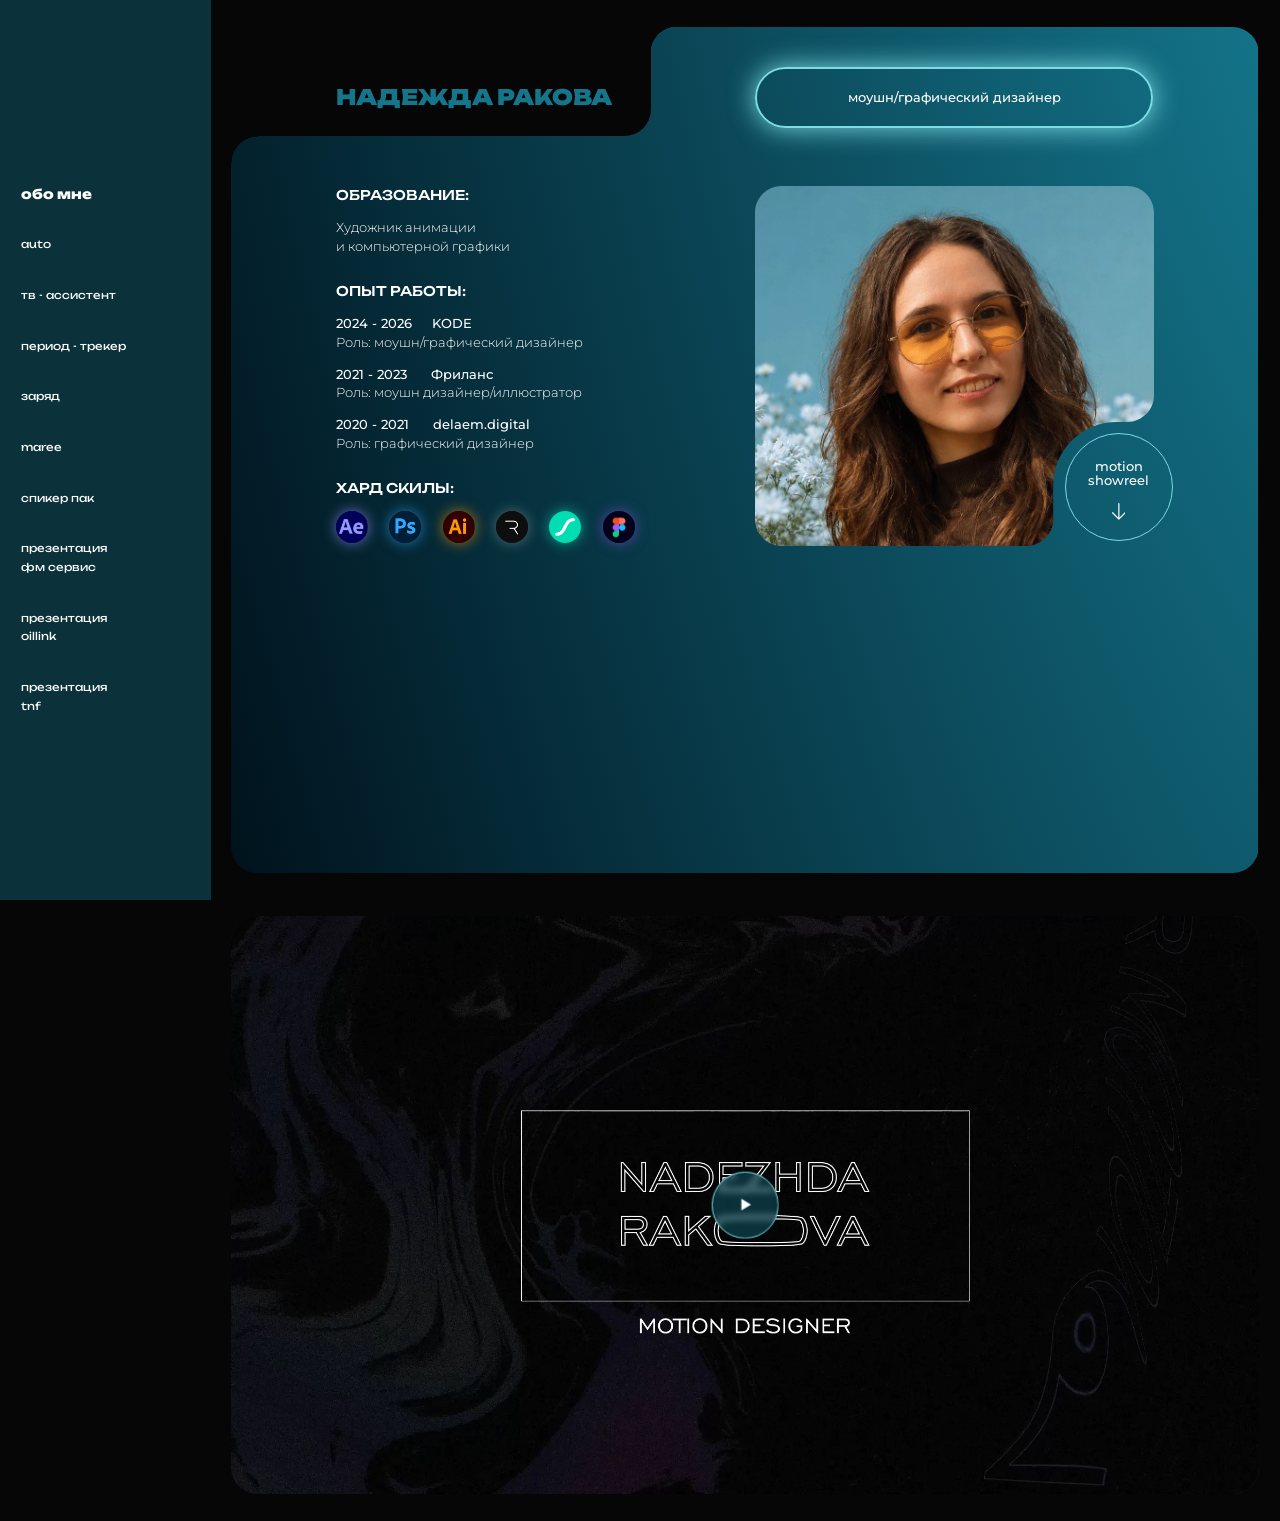
==== index.html @ a8601fc8 "Deploy 2026-11-14 19:59" ====
<!DOCTYPE html><html lang="ru"><head><meta charset="UTF-8"><meta name="viewport" content="width=device-width, initial-scale=1"><title>Надежда Ракова — моушн/графический дизайнер</title><meta name="description" content="Портфолио Надежды Раковой: моушн-дизайн, графический дизайн, коммуникационный дизайн и дизайн презентаций."><link rel="icon" href="/favicon.svg" type="image/svg+xml"><link rel="icon" href="/favicon.png" sizes="180x180" type="image/png"><link rel="apple-touch-icon" href="/favicon.png"><link rel="preconnect" href="https://fonts.googleapis.com"><link rel="preconnect" href="https://fonts.gstatic.com" crossorigin><link href="https://fonts.googleapis.com/css2?family=Montserrat:wght@300;500;600&family=Unbounded:wght@400;500;800;900&display=swap" rel="stylesheet"><link rel="stylesheet" href="/styles.css?v=mwgj7mrg"><script defer src="/script.js?v=mwgj7mrg"></script><script type="module" src="/_astro/page.CQWjsXKf.js"></script></head><body><a class="skip-link" href="#main">Перейти к содержанию</a><aside class="sidebar"><span class="sidebar__logo" aria-hidden="true"><svg class="logo-mark" viewBox="0 0 58 58" width="58" height="58" fill="none" aria-hidden="true" focusable="false"><path fill="currentColor" d="M15.92 17H24.176V41H15.92V17ZM34.416 17H42.672V41H34.416V17ZM20.592 25.096H37.648V32.392H20.592V25.096Z"></path><rect x="2.5" y="2.5" width="53" height="53" rx="7.5" stroke="currentColor" stroke-width="5"></rect></svg></span><button class="sidebar__toggle" type="button" aria-expanded="false" aria-controls="nav" aria-label="Меню"><span></span><span></span><span></span></button><nav class="nav" id="nav" aria-label="Разделы портфолио"><a class="nav__item is-active" href="/" aria-current="page">обо мне</a><a class="nav__item" href="/auto">auto</a><a class="nav__item" href="/tv-assistant">тв - ассистент</a><a class="nav__item" href="/period-tracker">период - трекер</a><a class="nav__item" href="/zaryad">заряд</a><a class="nav__item" href="/maree">maree</a><a class="nav__item" href="/speaker-pack">спикер пак</a><a class="nav__item" href="/fm-service">презентация
фм сервис</a><a class="nav__item" href="/oillink">презентация
oillink</a><a class="nav__item" href="/tnf">презентация
tnf</a></nav></aside><main class="page" id="main"><section class="section"><div class="stage stage--teal"><div class="stage__notch" aria-hidden="true"></div><div class="stage__content"><header class="stage__head"><h1 class="stage__title">Надежда Ракова</h1><p class="badge">моушн/графический дизайнер</p></header><div class="stage__body"><div class="col-text" style="--col-w:5.97rem"><div class="block" style="--block-w:2.85rem"><h2 class="label">Образование:</h2><p>Художник анимации<br>и компьютерной графики</p></div><div class="block" style="--block-w:4.09rem"><h2 class="label">Опыт работы:</h2><p><span class="strong">2024 - 2026 &nbsp;&nbsp;&nbsp;&nbsp;KODE</span><br>Роль: моушн/графический дизайнер</p><p><span class="strong">2021 - 2023 &nbsp;&nbsp;&nbsp;&nbsp;&nbsp;Фриланс</span><br>Роль: моушн дизайнер/иллюстратор</p><p><span class="strong">2020 - 2021 &nbsp;&nbsp;&nbsp;&nbsp;&nbsp;delaem.digital</span><br>Роль: графический дизайнер</p></div><div class="block"><h2 class="label">Хард скилы:</h2><ul class="skills"><li class="skill" style="--glow:rgba(153, 153, 255, 0.65)"><img class="skill__leaf skill__leaf--ae" src="/assets/about/skill-1-ae.png" alt="Adobe After Effects"></li><li class="skill" style="--glow:rgba(49, 168, 255, 0.65)"><img class="skill__leaf skill__leaf--sq" src="/assets/about/skill-2-ps.png" alt="Adobe Photoshop"></li><li class="skill" style="--glow:rgba(255, 154, 0, 0.65)"><img class="skill__leaf skill__leaf--sq" src="/assets/about/skill-3-ai.png" alt="Adobe Illustrator"></li><li class="skill" style="--glow:rgba(255, 255, 255, 0.3)"><span class="skill__leaf skill__leaf--big"><img class="skill__inner skill__inner--rive" src="/assets/about/skill-4-rive.png" alt="Rive"></span></li><li class="skill" style="--glow:rgba(0, 221, 179, 0.65)"><img class="skill__leaf" src="/assets/about/skill-5-lottie.png" alt="LottieFiles"></li><li class="skill" style="--glow:rgba(162, 89, 255, 0.5)"><span class="skill__leaf skill__leaf--big"><img class="skill__inner skill__inner--figma" src="/assets/about/skill-6-figma.png" alt="Figma"></span></li></ul></div></div><div class="col-visual" style="--col-w:7.55rem"><div class="photo"><div class="photo__frame"><img class="photo__img" src="/assets/about/photo.webp" alt="Портрет Надежды Раковой"></div><a class="photo__hint" href="#showreel"><span class="photo__hint-text">motion showreel</span><svg class="photo__hint-arrow" viewBox="0 0 23 28" fill="none" aria-hidden="true" focusable="false"><path d="M11.5 1V27M1 16.3636L11.5 27L22 16.3636" stroke="currentColor" stroke-width="2" stroke-linecap="round" stroke-linejoin="round"></path></svg></a></div></div></div></div></div><div class="row row--inset" id="showreel"><figure class="media media--embed media--panel" style="--media-w:15.41rem;--media-h:8.67rem" data-embed="https://rutube.ru/play/embed/843a018d43f7c384575f3ab04be891a2/?p=-4OaKTd-lulOLObhoPa27g" data-embed-title="шоурил Надежды Раковой"><button class="embed__cover" type="button" aria-label="Смотреть: шоурил Надежды Раковой"><img src="/assets/about/showreel.webp" alt=""><span class="embed__play" aria-hidden="true"><svg viewBox="0 0 24 24" focusable="false"><path d="M9 6.5v11l9-5.5z"></path></svg></span></button></figure></div></section></main></body></html>
---- styles.css ----
/* =========================================================================
   Портфолио — Надежда Ракова
   Макет: Figma «portfolio» / секция 1920 (node 339-138)

   Единица масштаба: 1rem = 100px при ширине окна 1920px.
   Все размеры из макета переводятся как px / 100 (472px -> 4.72rem),
   поэтому вся страница пропорционально масштабируется под ширину экрана.
   Точное значение выставляет script.js (по clientWidth, без скроллбара),
   значение ниже — запасное на случай отключённого JS.
   ========================================================================= */

:root {
  /* токены Figma */
  --text: #ffffff;
  --text-muted: rgba(255, 255, 255, 0.4);
  --accent: #14758b;              /* заголовки разделов */
  --accent-light: #7bdce4;        /* обводка и свечение бейджа */
  --sidebar-bg: rgba(20, 117, 139, 0.4);
  --bg: #060606;                  /* подложка страницы и вырез под заголовок */
  --radius-sm: 0.2rem;            /* 20px — мелкое скругление (skip-link) */
  --radius: 0.4rem;               /* 40px — скругление карточек и сцены */

  --stage-fill: url("assets/stage-dark.svg");
}

html {
  font-size: calc(100vw / 19.2);
  box-sizing: border-box;
  scroll-behavior: smooth;
}
*, *::before, *::after { box-sizing: inherit; }

body {
  margin: 0;
  background: var(--bg);
  color: var(--text);
  font-family: "Montserrat", "Segoe UI", Arial, sans-serif;
  font-weight: 300;
  font-size: 0.2rem;
  line-height: 0.28rem;
  -webkit-font-smoothing: antialiased;
  overflow-x: hidden;
}

img { display: block; max-width: 100%; }
p { margin: 0; }
h1, h2, h3 { margin: 0; font-weight: inherit; }
ul { margin: 0; padding: 0; list-style: none; }

a { color: inherit; text-decoration: none; }

/* Тап по интерактивным элементам не подсвечивается системным синим
   прямоугольником (Android, iOS). Обводки :focus-visible это не касается —
   она остаётся для клавиатуры. Полоски бургера заодно не выделяются
   как текст при долгом нажатии. */
.sidebar__toggle,
.nav__item {
  -webkit-tap-highlight-color: transparent;
}

.sidebar__toggle {
  -webkit-user-select: none;
  user-select: none;
}

.skip-link {
  position: absolute;
  left: -9999px;
  top: 0;
  z-index: 100;
  padding: 0.12rem 0.2rem;
  background: var(--accent);
  border-radius: 0 0 var(--radius-sm) 0;
}
.skip-link:focus { left: 0; }

/* ============================== Сайдбар ============================== */

.sidebar {
  position: fixed;
  left: 0;
  top: 0;
  z-index: 20;
  width: 3.16rem;
  height: 100vh;
  padding: 0 0.32rem;
  display: flex;
  flex-direction: column;
  justify-content: center;
  background: var(--sidebar-bg);
  -webkit-backdrop-filter: blur(0.2rem);
  backdrop-filter: blur(0.2rem);
}

.sidebar__toggle { display: none; }

/* Знак показывается только в мобильной шапке: на широком экране сайдбар и так
   подписан полными названиями разделов, и знак там лишний. Стили — в блоке
   адаптива ниже. */
.sidebar__logo { display: none; }

.nav {
  display: flex;
  flex-direction: column;
  /* Sidebar / 1920 (391:89): 48 — с десятью пунктами прежние 64 не влезали по высоте */
  gap: 0.48rem;
  align-items: flex-start;
}

/* Nav item / 1920 (Figma 391:80). Состояния из компонента:
   Default — Unbounded Regular 16/28, белый
   Hover   — Unbounded Medium 16/28, белый
   Active  — Unbounded ExtraBold 20/28, белый
   Disabled — Unbounded Regular 16/28, rgba(255,255,255,0.4) */
.nav__item {
  font-family: "Unbounded", "Segoe UI", Arial, sans-serif;
  font-weight: 400;
  font-size: 0.16rem;
  line-height: 0.28rem;
  color: var(--text);
  /* pre-line — чтобы работал перенос из подписи («презентация
oillink»),
     как в макете; сами строки не переносятся, пункты короткие */
  white-space: pre-line;
  transition: font-weight 0.2s ease;
}

.nav__item:hover,
.nav__item:focus-visible { font-weight: 500; }

/* Варианта Focused в компоненте нет — рамка добавлена для клавиатуры */
.nav__item:focus-visible {
  outline: 0.02rem solid var(--accent-light);
  outline-offset: 0.06rem;
  border-radius: 0.02rem;
}

.nav__item.is-active {
  font-weight: 800;
  font-size: 0.2rem;
  color: var(--text);
}

/* ============================== Страница ============================== */

.page {
  padding: 0.4rem 0.32rem;
  display: flex;
  flex-direction: column;
  gap: 0.8rem;
}

.section {
  display: flex;
  flex-direction: column;
  gap: 0.64rem;
  scroll-margin-top: 0.4rem;
}

/* ------------------------------- Сцена ------------------------------- */

/* Подложка сцены начинается не от края страницы, а справа от сайдбара —
   с тем же отступом 3.15rem, что у .row--inset (по макету photobank — 1921):
   блоки больше не заходят под меню. Поэтому подложку рисует псевдоэлемент
   со своим скруглением, а слева под вырезом остаётся фон страницы. */
.stage {
  position: relative;
  height: max(8.53rem, calc(100vh - 0.8rem));
}

.stage::before {
  content: "";
  position: absolute;
  inset: 0 0 0 3.15rem;
  border-radius: var(--radius);
  background-image: var(--stage-fill);
  background-size: 100% 100%;
  background-repeat: no-repeat;
}

.stage--teal { --stage-fill: url("assets/stage-teal.svg"); }

/* Сцена с фоновым видео («ТВ-ассистент»): вместо подложки — ролик в той же рамке */
.stage--media::before { display: none; }

.stage__media {
  position: absolute;
  inset: 0 0 0 3.15rem;
  border-radius: var(--radius);
  overflow: hidden;
  /* кадр-заглушка (задан в разметке) — кадрируется так же, как видео */
  background-size: cover;
  background-position: center;
}

.stage__media video {
  display: block;
  width: 100%;
  height: 100%;
  object-fit: cover;
}

/* Вырез в левом верхнем углу сцены — под заголовок раздела */
.stage__notch {
  position: absolute;
  left: 0;
  top: 0;
  width: 9.44rem;
  height: 1.64rem;
  background: var(--bg);
  border-bottom-right-radius: var(--radius);
}

/* Два вогнутых уголка выреза. По контуру Subtract панель скругляется
   радиусом 40 в двух местах: сверху — от (984, 0) к (944, 40),
   слева — от (0, 204) к (40, 164). Оба уголка дорисовывают фон
   вокруг дуги: центр окружности в правом нижнем углу псевдоэлемента. */
.stage__notch::before,
.stage__notch::after {
  content: "";
  position: absolute;
  width: var(--radius);
  height: var(--radius);
  background: radial-gradient(circle at 100% 100%,
              transparent calc(var(--radius) - 0.5px),
              var(--bg) var(--radius));
}

/* угол панели под вырезом — у левого края подложки (3.15rem), а не сцены */
.stage__notch::before { left: 3.15rem; top: 100%; }
.stage__notch::after  { left: 100%; top: 0; }   /* угол панели в (984, 0) */

.stage__content {
  position: absolute;
  inset: 0;
  padding: 0.48rem 1.57rem 0.27rem 4.72rem;
  display: flex;
  flex-direction: column;
  gap: 0.75rem;
}

.stage__content--clip { overflow: hidden; }

/* «Спикер пак»: мокап прижат к нижней грани сцены — в макете фрейм с визуалом
   кончается ровно на её краю, без нижнего отступа (614,67 против 588 у прочих
   экранов). Сцена на сайте тянется на высоту окна, поэтому тело растягивается
   до низа, а не остаётся фиксированной высоты. */
.stage__content--flush { padding-bottom: 0; }

.stage__content--flush .stage__body {
  flex: 1 1 auto;
  height: auto;
  min-height: 6.15rem;
}

.stage__head {
  display: flex;
  align-items: center;
  gap: 2.12rem;
  flex-shrink: 0;
}

.stage__title {
  width: 4.17rem;
  height: 1.16rem;
  display: flex;
  align-items: center;
  font-family: "Unbounded", "Segoe UI", Arial, sans-serif;
  font-weight: 900;
  font-size: 0.32rem;
  line-height: 0.32rem;
  color: var(--accent);
  text-transform: uppercase;
  white-space: nowrap;
}

.stage__title--tall { line-height: 0.4rem; }

.badge {
  flex-shrink: 0;
  width: 5.97rem;
  height: 0.91rem;
  display: flex;
  align-items: center;
  justify-content: center;
  padding: 0.27rem 0.48rem;
  border: 0.04rem solid var(--accent-light);
  border-radius: 0.5rem;
  box-shadow: 0 0 0.4rem 0 var(--accent-light);
  font-weight: 500;
  font-size: 0.2rem;
  line-height: 0.2rem;
  text-align: center;
  white-space: nowrap;
}

.stage__body {
  display: flex;
  gap: 0.32rem;
  height: var(--body-h, 6.15rem);
  width: 13.84rem;
  flex-shrink: 0;
  position: relative;
}

.stage__body--clip { overflow: hidden; }

/* ------------------------- Колонки и текстовые блоки ------------------------- */

.col-text {
  width: var(--col-w);
  flex-shrink: 0;
  display: flex;
  flex-direction: column;
  gap: 0.4rem;
  align-items: flex-start;
}

/* На сцене с фото-фоном у бейджа своя стеклянная подложка (по макету Maree,
   node 652:1353): без неё он теряется на светлых участках кадра */
.stage--media .badge {
  background: rgba(20, 92, 117, 0.5);
  -webkit-backdrop-filter: blur(0.05rem);
  backdrop-filter: blur(0.05rem);
}

.col-visual {
  width: var(--col-w);
  flex-shrink: 0;
}

.col-visual--center { display: flex; justify-content: center; }

.block {
  width: var(--block-w, 100%);
  display: flex;
  flex-direction: column;
  gap: 0.2rem;
  align-items: flex-start;
}

.label {
  font-family: "Unbounded", "Segoe UI", Arial, sans-serif;
  font-weight: 500;
  font-size: 0.2rem;
  line-height: 0.28rem;
  text-transform: uppercase;
  color: var(--text);
}

.strong { font-weight: 500; }

/* Стиль Body / Loose убран из системы — везде Body / Regular. Поэтому
   у .lead и .bullets--loose своего интерлиньяжа больше нет, оба наследуют
   28 от body. Сами классы в разметке оставлены: на вёрстку они не влияют. */

.bullets { list-style: disc; padding-left: 0.3rem; }

/* --------------------------- Цветовая палитра --------------------------- */

.palette { display: flex; gap: 0.32rem; align-items: center; }

.swatch {
  width: 0.48rem;
  height: 0.48rem;
  border-radius: 50%;
  background: var(--c);
}

.swatch--outlined { box-shadow: inset 0 0 0 0.01rem #ffffff; }

/* ------------------------------ Хард скилы ------------------------------ */

.skills { display: flex; gap: 0.32rem; align-items: center; }

.skill {
  position: relative;
  width: 0.48rem;
  height: 0.48rem;
  border-radius: 50%;
  overflow: hidden;
  flex-shrink: 0;
  /* Свечение в тон иконки: --glow приходит из index.astro, у каждой свой.
     Смещения нулевые — ореол ровно по кругу. overflow: hidden обрезает
     только содержимое, наружную тень он не трогает. */
  box-shadow: 0 0 0.2rem var(--glow);
}

/* Размеры «листа» внутри маски повторяют макет: маска 48x48,
   само изображение чуть больше и смещено. */
.skill__leaf {
  position: absolute;
  left: 0;
  top: 0;
  width: 0.48rem;
  height: 0.48rem;
  object-fit: cover;
}

.skill__leaf--ae  { width: 0.49rem; left: -0.01rem; }
.skill__leaf--sq  { width: 0.49rem; height: 0.49rem; left: -0.01rem; top: -0.01rem; }
.skill__leaf--big { width: 0.51rem;   height: 0.51rem;   left: -0.02rem;   top: -0.02rem; overflow: hidden; }

.skill__inner { position: absolute; max-width: none; }
.skill__inner--rive  { width: 774.13%; height: 436.88%; left: -245.03%; top: -167.23%; }
.skill__inner--figma { width: 165.62%; height: 137.26%; left: -31.25%;  top: -17.07%; }

/* ------------------------------- Фото ------------------------------- */

.photo { position: relative; width: 5.98rem; height: 5.4rem; }

.photo__frame {
  position: absolute;
  inset: 0;
  /* ?v= — новый адрес для файла, заменённого под тем же именем: прежняя версия
     могла остаться в кеше браузера. Меняйте число при каждой замене файла. */
  -webkit-mask: url("assets/about/photo-mask.svg?v=4") no-repeat center / 100% 100%;
  mask: url("assets/about/photo-mask.svg?v=4") no-repeat center / 100% 100%;
}

.photo__img {
  position: absolute;
  left: -0.04rem;
  top: -0.27rem;
  width: 6.21rem;
  height: 6.21rem;
  max-width: none;
  object-fit: cover;
}

/* Подсказка в вырезе фото: круг 162 с подписью и стрелкой вниз — показывает,
   что ниже лежит шоурил. Доли из макета: круг 162/598 по ширине фото, а всё
   внутри — в процентах от самого круга, поэтому он масштабируется целиком,
   и на узком экране меняется только кегль подписи. */
.photo__hint {
  position: absolute;
  left: 77.59%;  /* 464 / 598 */
  top: 68.7%;    /* 371 / 540 */
  width: 27.09%; /* 162 / 598 */
  aspect-ratio: 1;
  display: flex;
  flex-direction: column;
  align-items: center;
  border: 0.03rem solid var(--accent-light);
  border-radius: 50%;
  text-align: center;
}

.photo__hint-text {
  width: 61.11%;      /* 99 / 162 */
  margin-top: 24.69%; /* отступ сверху 40 */
  font-weight: 500;
  font-size: 0.2rem;
  line-height: 0.2rem;
}

.photo__hint-arrow {
  width: 12.96%;      /* 21 / 162 */
  margin-top: 14.81%; /* зазор до подписи 24 */
  color: var(--text);
}

/* Круг — ссылка на шоурил, поэтому у него есть отклик на наведение и фокус */
.photo__hint {
  cursor: pointer;
  transition: box-shadow 0.2s ease, transform 0.2s ease;
  -webkit-tap-highlight-color: transparent;
}

.photo__hint:hover,
.photo__hint:focus-visible {
  box-shadow: 0 0 0.3rem 0 var(--accent-light);
  transform: scale(1.04);
}

.photo__hint:focus-visible { outline: 0.02rem solid var(--text); outline-offset: 0.04rem; }

/* якорь перехода: карточка не прилипает к верхней грани окна */
#showreel { scroll-margin-top: 0.4rem; }

/* ============================== Ряды и карточки ============================== */

.row {
  display: flex;
  gap: 0.32rem;
  align-items: stretch;
}

/* Ряд, выровненный по правому краю — отступ на ширину сайдбара */
.row--inset { padding-left: 3.15rem; }

.panel {
  width: var(--panel-w, auto);
  flex-shrink: 0;
  padding: 0.68rem 0.32rem 0.68rem 4.72rem;
  border-radius: var(--radius);
  background-image: url("assets/panel.svg?v=2");
  background-size: 100% 100%;
  background-repeat: no-repeat;
  display: flex;
  flex-direction: column;
  align-items: flex-start;
}

.panel--gap { gap: 0.4rem; }
/* Широкая панель начинается справа от сайдбара (отступ 3.15rem, как у
   .row--inset), а текст стоит на той же линии, что у остальных:
   4.72 − 3.15 = 1.57rem. */
.panel--full { width: auto; margin-left: 3.15rem; padding-left: 1.57rem; gap: 0.4rem; }

/* Текстовая колонка рядом с визуалом — без подложки, прямо на фоне страницы.
   Отступы остаются: текст стоит на той же линии, что в остальных блоках. */
.panel--plain { background: none; }

/* Текстовая колонка панели — 408 px, как в компонентах Panel / … в макете:
   472 (отступ слева, по линии сцены) + 408 + 32 = 912, ровно половина ряда. */
.panel > .block { width: 4.08rem; }

/* Паттерн-подложка. Сейчас не используется: в макете панель «айдентика» —
   инстанс Panel / 2 columns, у него подложки нет. Оставлено на случай возврата. */
.panel--patterned { position: relative; overflow: hidden; }

.panel--patterned::before {
  content: "";
  position: absolute;
  inset: 0;
  background: url("assets/zaryad/pattern.png") center / cover no-repeat;
  opacity: 0.1;
  pointer-events: none;
}

.panel--patterned > * { position: relative; }

/* Две колонки по 408 с зазором 221 — компонент Panel / 2 columns */
.cols-2 { display: flex; gap: 2.21rem; align-items: flex-start; }
.cols-2 > .col {
  width: 4.08rem;
  display: flex;
  flex-direction: column;
  gap: 0.4rem;
  align-items: flex-start;
}

.media {
  margin: 0;
  width: var(--media-w, 100%);
  height: var(--media-h, auto);
  flex-shrink: 0;
  border-radius: var(--radius);
  overflow: hidden;
  background: #d9d9d9;
}

/* Тянется на высоту ряда. Картинка выведена из потока, чтобы высоту ряда
   задавала панель с текстом (как в макете), а не пропорции изображения. */
.media--stretch { height: auto; align-self: stretch; position: relative; }
.media--stretch img { position: absolute; inset: 0; }

/* Картинка добирает остаток ряда: 1856 - 912 (панель) - 32 (зазор) = 912 */
.media--fill { flex: 1 0 0; width: auto; min-width: 0; }

.media--panel {
  background-image: url("assets/panel.svg?v=2");
  background-size: 100% 100%;
}

.media img,
.media video { display: block; width: 100%; height: 100%; object-fit: cover; }

/* У видеокарточки нет светлой подложки. Видео браузер рисует отдельным слоем
   и выравнивает по пикселям экрана, а скруглённая рамка карточки стоит на
   дробных координатах (масштаб в rem) — между ними остаётся щель меньше
   пикселя. С подложкой #d9d9d9 она проступала светлой каймой, особенно при
   прокрутке. Без подложки в щели виден тёмный фон страницы, и край сливается.
   Скругление дублируется на самом видео, чтобы его слой обрезался той же дугой. */
.media--video { background: transparent; }
.media--video video { border-radius: inherit; }

/* Карточка-плеер (EmbedPlayer): обложка-кнопка, по нажатию её место занимает
   iframe видеосервиса. Оба слоя растянуты по карточке абсолютно — так они
   заполняют её и на десктопе (высота задана), и на мобилке (высота из
   aspect-ratio ниже). */
.media--embed { position: relative; }

.embed__cover,
.media--embed iframe {
  position: absolute;
  inset: 0;
  display: block;
  width: 100%;
  height: 100%;
  border: 0;
}

.embed__cover {
  padding: 0;
  background: none;
  border-radius: inherit;
  cursor: pointer;
  -webkit-tap-highlight-color: transparent;
}

/* селектор длиннее обычного .media img — иначе на мобилке его перебил бы height: auto */
.media--embed .embed__cover img { height: 100%; transition: filter 0.3s ease; }
.embed__cover:hover img { filter: brightness(1.12); }

/* Значок «плей» по центру обложки. Оформление как у стрелок карусели:
   подложка и размытие от меню, обводка цветом бейджа. */
.embed__play {
  position: absolute;
  left: 50%;
  top: 50%;
  transform: translate(-50%, -50%);
  display: flex;
  align-items: center;
  justify-content: center;
  width: 1rem;
  height: 1rem;
  border: 0.02rem solid var(--accent-light);
  border-radius: 50%;
  background: var(--sidebar-bg);
  -webkit-backdrop-filter: blur(0.05rem);
  backdrop-filter: blur(0.05rem);
  color: var(--text);
  transition: box-shadow 0.2s ease, transform 0.2s ease;
}

.embed__play svg { width: 40%; height: 40%; fill: currentColor; }

.embed__cover:hover .embed__play,
.embed__cover:focus-visible .embed__play {
  box-shadow: 0 0 0.3rem 0 var(--accent-light);
  transform: translate(-50%, -50%) scale(1.08);
}

.embed__cover:focus-visible {
  outline: 0.04rem solid var(--accent-light);
  outline-offset: -0.04rem;
}

.grid { display: flex; flex-wrap: wrap; gap: 0.32rem; align-content: flex-start; }

/* ------------------------------- Карусель ------------------------------- */

/* Окно карусели — от линии справа от сайдбара до правого края окна (правое
   поле .page вычитается отрицательным отступом). Карточки листаются по одной и встают по центру экрана, поэтому в
   покое средняя карточка по центру, а соседние свисают за края — как лента в
   макете «Auto». Поля 0.6rem сверху и снизу тоже из макета. */
.carousel {
  --card-w: 7rem;
  --card-gap: 0.32rem;
  --arrow: 0.48rem;
  position: relative;
  /* слева — от линии справа от сайдбара, справа — до края окна */
  margin-inline: 3.15rem -0.32rem;
}

.carousel__viewport {
  position: relative; /* от него считаются offsetLeft карточек в script.js */
  padding-block: 0.6rem;
  overflow-x: auto;
  overscroll-behavior-x: contain;
  scroll-snap-type: x mandatory;
  scrollbar-width: none;
  cursor: grab;
}

.carousel__viewport::-webkit-scrollbar { display: none; }

.carousel__viewport:focus-visible {
  outline: 0.03rem solid var(--accent-light);
  outline-offset: -0.03rem;
}

/* пока тянут мышью, привязка к карточкам выключена — иначе дёргала бы ленту под курсором */
.carousel__viewport.is-dragging { scroll-snap-type: none; cursor: grabbing; user-select: none; }

.carousel__track {
  display: flex;
  gap: var(--card-gap);
  width: max-content;
  /* полокна минус полкарточки с обеих сторон — чтобы и крайние вставали по центру */
  padding-inline: calc(50% - var(--card-w) / 2);
}

/* always — один свайп листает ровно одну карточку, а не проскакивает несколько:
   так лента не улетает за копии, которыми script.js делает её бесконечной */
.carousel__track > * { flex: none; scroll-snap-align: center; scroll-snap-stop: always; }

/* Стрелки стоят в зазорах у центральной карточки: так обе всегда на виду,
   в том числе левая, которую иначе закрыл бы сайдбар. Подложка и размытие —
   как у меню, обводка — цветом бейджа. */
.carousel__arrow {
  position: absolute;
  top: 50%;
  z-index: 1;
  display: flex;
  align-items: center;
  justify-content: center;
  width: var(--arrow);
  height: var(--arrow);
  padding: 0;
  border: 0.02rem solid var(--accent-light);
  border-radius: 50%;
  background: var(--sidebar-bg);
  -webkit-backdrop-filter: blur(0.05rem);
  backdrop-filter: blur(0.05rem);
  color: var(--text);
  cursor: pointer;
  transform: translate(-50%, -50%);
  transition: opacity 0.2s ease, box-shadow 0.2s ease;
  -webkit-tap-highlight-color: transparent;
}

.carousel__arrow--prev { left: calc(50% - var(--card-w) / 2 - var(--card-gap) / 2); }
.carousel__arrow--next { left: calc(50% + var(--card-w) / 2 + var(--card-gap) / 2); }

.carousel__arrow svg {
  width: 50%;
  height: 50%;
  fill: none;
  stroke: currentColor;
  stroke-width: 2;
  stroke-linecap: round;
  stroke-linejoin: round;
}

.carousel__arrow:hover { box-shadow: 0 0 0.2rem 0 var(--accent-light); }

.carousel__arrow:focus-visible {
  outline: 0.02rem solid var(--text);
  outline-offset: 0.04rem;
}

/* ------------------- Крупные визуалы отдельных разделов ------------------- */

.speaker-visual {
  position: absolute;
  left: 4.72rem;
  bottom: 0;
  width: 9.12rem;
  height: 6.15rem;
  overflow: hidden;
}

.speaker-visual img {
  position: absolute;
  left: -6.97%;
  top: -2.72%;
  width: 107.91%;
  height: 107.28%;
  max-width: none;
}

/* Бейдж 664x605. В макете заливка в режиме CROP: по ширине картинка взята
   целиком, по высоте — полоса 8,5%..89,5%, отсюда cover и сдвиг по вертикали. */
/* Maree: фрейм визуала 783x615, картинка вписана внутрь целиком —
   в макете у неё свои пропорции и остаются поля по бокам. */
.maree-visual {
  width: 7.83rem;
  height: 6.15rem;
  object-fit: contain;
}

/* На десктопе карточка вклеена в фоновую обложку сцены — отдельную не показываем */
@media (min-width: 1201px) {
  .maree-visual-wrap,
  .oillink-visual-wrap { visibility: hidden; }
}

/* «Auto»: фото под маской с вырезом и машина в вырезе, собранные в одну
   картинку с прозрачным фоном (группа 665x523 в макете, по центру колонки). */
.auto-visual {
  width: 6.65rem;
  height: 5.23rem;
  object-fit: contain;
}

.zaryad-badge {
  width: 6.64rem;
  height: 6.05rem;
  object-fit: cover;
  object-position: 50% 44.7%;
}

/* В макете заливка FILL — картинка кадрируется по высоте, а не вписывается. */
.period-phone { width: 8.86rem; height: 5.9rem; object-fit: cover; }

/* ------------------------------ Мокап ноутбука ------------------------------ */

.laptop {
  position: relative;
  width: 100%;
  height: 6.15rem;
}

.laptop--photobank { --kb-left: -0.45rem; --kb-width: 10.36rem; --kb-height: 0.21rem; --kb-top: 5.38rem; --back-left: 0.01rem; --back-top: 0; --back-w: 9.47rem; --back-h: 5.39rem; }
.laptop--fm        { --kb-left: -0.32rem; --kb-width: 10.10rem; --kb-height: 0.25rem;    --kb-top: 5.38rem; --back-left: 0.02rem; --back-top: 0; --back-w: 9.46rem; --back-h: 5.4rem; }

.laptop__back {
  position: absolute;
  left: var(--back-left);
  top: var(--back-top);
  width: var(--back-w);
  height: var(--back-h);
  background: #d6d6d6;
  border: 0.01rem solid #ccc;
  border-radius: 0.22rem 0.22rem 0 0;
}

.laptop__frame {
  position: absolute;
  left: 0.04rem;
  top: 0.03rem;
  width: 9.41rem;
  height: 5.36rem;
  background: #050505;
  border-radius: 0.2rem 0.2rem 0 0;
  box-shadow: 0 0 0.01rem 0.01rem rgba(255, 255, 255, 0.6),
              inset 0 0 0.05rem 0.03rem rgba(0, 0, 0, 0.1);
}

.laptop__screen {
  position: absolute;
  left: 0.16rem;
  top: 0.15rem;
  width: 9.16rem;
  height: 5.13rem;
  border-radius: 0.16rem;
  overflow: hidden;
}

.laptop__screen img { width: 9.16rem; height: 5.15rem; max-width: none; object-fit: cover; }

.laptop__screen-shadow {
  position: absolute;
  left: 0.16rem;
  top: 0.15rem;
  width: 9.16rem;
  height: 5.13rem;
  border-radius: 0.16rem;
  box-shadow: inset 0 0 0.04rem 0 rgba(0, 0, 0, 0.24);
}

.laptop__glow {
  position: absolute;
  left: 0.04rem;
  top: 0.03rem;
  width: 9.41rem;
  height: 5.36rem;
  border-radius: 0.2rem 0.2rem 0 0;
  background: radial-gradient(ellipse 1.4rem 1.75rem at 0.7rem 0.55rem,
              rgba(255, 255, 255, 0.24) 15%, rgba(255, 255, 255, 0) 100%);
  opacity: 0.2;
  box-shadow: inset 0 0 0.03rem 0.01rem rgba(0, 0, 0, 0.4);
}

.laptop__keyboard {
  position: absolute;
  left: var(--kb-left);
  top: var(--kb-top);
  width: var(--kb-width);
  height: var(--kb-height);
  border-radius: 0.03rem;
  overflow: hidden;
  box-shadow: inset 0 -0.01rem 0.01rem 0 rgba(0, 0, 0, 0.3),
              inset 0 -0.03rem 0.01rem 0 rgba(255, 255, 255, 0.7);
}

.laptop__keyboard img { width: 100%; height: 100%; object-fit: cover; }

.laptop__keyboard::after {
  content: "";
  position: absolute;
  inset: 0;
  background: linear-gradient(to bottom, rgba(239, 239, 239, 0.2), rgba(219, 219, 219, 0.2));
}

.laptop__shadow-1 {
  position: absolute;
  left: -0.45rem;
  top: 5.59rem;
  width: 10.36rem;
  height: 0.02rem;
  background: #000;
  border-radius: 0.18rem;
  filter: blur(0.08rem);
}

.laptop__shadow-2 {
  position: absolute;
  left: -0.45rem;
  top: 5.59rem;
  width: 10.35rem;
  height: 0.01rem;
  background: rgba(0, 0, 0, 0.6);
  border-radius: 0.18rem;
  filter: blur(0.02rem);
}

/* ====================== Появление блоков при прокрутке ====================== */

/* Классы навешивает script.js, поэтому без JavaScript и при системной
   настройке «уменьшить движение» блоки просто видны — никакого скрытого
   содержимого, которое некому показать.

   Именно анимация, а не transition: у сцены IntersectionObserver отдаёт
   первый колбэк раньше, чем браузер успевает отрисовать исходное
   opacity: 0. Переход в такой ситуации не запускается вовсе — переходить
   не от чего, — а анимация всегда играет от своего первого кадра. */
/* Предварительное скрытие — до того, как script.js разметит блоки.

   Без него браузер успевает отрисовать кадр с готовой раскладкой раньше,
   чем отработает скрипт (first-contentful-paint ~168 мс против ~174 мс),
   и содержимое видно кадр, пропадает и появляется заново каскадом —
   при переходе между страницами это читается как подёргивание.

   Правило само себя снимает через секунду: если скрипт не отработает
   (отключён JS, не доехал файл), содержимое всё равно покажется. А как
   только скрипт навесит .reveal, селектор перестаёт совпадать, и элемент
   переходит под управление анимаций ниже. */
.section > *:not(.reveal) {
  animation: reveal-failsafe 0.3s 1s both;
}

/* Скрипт отработал — страховка больше не нужна. Класс ставится и тогда,
   когда анимация выключена: иначе при системном «уменьшить движение»
   содержимое ждало бы секунду впустую. */
.reveal-armed .section > *:not(.reveal) { animation: none; }

@keyframes reveal-failsafe {
  from { opacity: 0; }
  to   { opacity: 1; }
}

.reveal { opacity: 0; }

.reveal.is-visible {
  animation: reveal-rise 0.55s cubic-bezier(0.22, 0.61, 0.36, 1) both;
}

@keyframes reveal-rise {
  from { opacity: 0; transform: translateY(0.32rem); }
  to   { opacity: 1; transform: none; }
}

/* Крупный визуал сцены только проявляется: он прижат к нижней грани,
   и стартовый сдвиг вниз вылезал бы за скруглённый край панели. */
.reveal--fade.is-visible { animation-name: reveal-fade; }

@keyframes reveal-fade {
  from { opacity: 0; }
  to   { opacity: 1; }
}

/* Мелкие круглые элементы — кружки палитры и иконки скилов: у объекта 48px
   полная дистанция 32px читалась бы прыжком, поэтому половина. */
.reveal--soft.is-visible { animation-name: reveal-soft; }

@keyframes reveal-soft {
  from { opacity: 0; transform: translateY(0.16rem); }
  to   { opacity: 1; transform: none; }
}

/* ============================== Адаптив ============================== */

@media (max-width: 1200px) {
  html { font-size: 16px; }

  /* Интерлиньяж в пикселях, а не множителем: в макете значения целые,
     а 16 x 1.55 давало 24.8 и уводило текст с сетки. */
  body { font-size: 16px; line-height: 24px; }

  .sidebar {
    position: sticky;
    top: 0;
    width: 100%;
    height: auto;
    padding: 12px 12px;
    flex-direction: row;
    align-items: center;
    /* знак и кнопка меню разъезжаются по краям шапки, как в макете;
       список .nav выведен из потока и на раскладку шапки не влияет */
    justify-content: space-between;
    gap: 16px;
    /* липкая шапка отделяется от контента волоском — это не та inner shadow,
       что была в макете, а граница мобильной раскладки */
    box-shadow: 0 1px 0 rgba(255, 255, 255, 0.1);
    /* Фон и размытие шапки переехали на подложку ниже. Причина: элемент
       с backdrop-filter становится корнем размытия для всего, что внутри,
       и вложенное меню размывало бы уже не страницу, а пустоту внутри
       шапки — контент под меню оставался резким. */
    background: none;
    -webkit-backdrop-filter: none;
    backdrop-filter: none;
  }

  /* Подложка шапки: та же заливка и размытие 5px, что в макете bar. */
  .sidebar::before {
    content: "";
    position: absolute;
    inset: 0;
    background: var(--sidebar-bg);
    -webkit-backdrop-filter: blur(5px);
    backdrop-filter: blur(5px);
  }

  /* Знак и кнопка — поверх подложки */
  .sidebar__logo,
  .sidebar__toggle { position: relative; z-index: 1; }

  /* Знак слева, кнопка меню справа — как в компоненте Sidebar / 390.
     Размер вровень с кнопкой, 40. */
  /* Знак обёрнут в квадрат 40x40 — такой же, как у кнопки меню
     (компонент Sidebar / 390: обе рамки на y=12, по краям отступ 12).
     Сам знак 24x24 стоит по центру обёртки, а её размер заодно даёт
     зоне нажатия те же 40 точек, что и у бургера. */
  .sidebar__logo {
    display: flex;
    align-items: center;
    justify-content: center;
    width: 40px;
    height: 40px;
    color: var(--text);
    transition: color 0.2s ease;
  }

  .sidebar__logo .logo-mark { display: block; width: 24px; height: 24px; }

  a.sidebar__logo:hover,
  a.sidebar__logo:focus-visible { color: var(--accent-light); }

  a.sidebar__logo:focus-visible {
    outline: 2px solid var(--accent-light);
    outline-offset: 4px;
    border-radius: 6px;
  }

  .sidebar__toggle {
    display: flex;
    flex-direction: column;
    justify-content: center;
    gap: 5px;
    width: 40px;
    height: 40px;
    padding: 0 8px;
    background: none;
    border: 0;
    cursor: pointer;
  }
  .sidebar__toggle span { display: block; height: 2px; background: #fff; border-radius: 2px; }

  .nav {
    position: absolute;
    left: 0;
    right: 0;
    top: 100%;
    flex-direction: column;
    /* шаг между пунктами 50 = строка 22 + зазор 28 */
    gap: 28px;
    padding: 52px 20px;
    align-items: center;
    /* Из макета: заливка тем же токеном, что у сайдбара — rgba(20,117,139,0.4),
       поверх неё размытие 5px, поэтому сквозь меню просматривается страница.
       Непрозрачный #10333c этот эффект глушил. */
    background: var(--sidebar-bg);
    -webkit-backdrop-filter: blur(5px);
    backdrop-filter: blur(5px);
    box-shadow: 0 12px 24px rgba(0, 0, 0, 0.4);
  }
  .nav[hidden] { display: none; }

  /* В выпадающем меню ширины хватает: nowrap схлопывает перенос
     из подписи в пробел, и двухстрочные пункты идут в одну строку. */
  .nav__item { font-size: 16px; line-height: 22px; white-space: nowrap; }
  /* размер выравниваем под выпадающий список, текущую страницу
     по-прежнему выделяет начертание, как в компоненте */
  .nav__item.is-active { font-size: 16px; font-weight: 800; color: var(--text); }
  .nav__item:focus-visible { outline-width: 2px; outline-offset: 4px; }

  .page { padding: 20px; gap: 40px; }
  .section { gap: 24px; scroll-margin-top: 76px; }

  /* Макет 390 выносит заголовок кейса НАД панель: он лежит на фоне страницы,
     а панель начинается под ним. В разметке заголовок сидит внутри .stage, и
     трогать её ради одного брейкпоинта не хочется — десктоп выверен по пикселям.
     Поэтому обёртки растворяются (display: contents), их дети становятся
     строками сетки .stage, а фон панели рисует псевдоэлемент, накрывающий
     только строки бейджа и тела.

     Внутренние отступы панели (20/16) заданы margin'ами самих детей: в гриде
     margin входит в строку, и подложка растягивается ровно по ним. Зазор 16
     до панели вынесен в margin-bottom заголовка — он лежит в его строке,
     то есть снаружи подложки. */
  .stage {
    position: relative;
    display: grid;
    grid-template-columns: 1fr;
    row-gap: 0;
    height: auto;
    min-height: 0;
    border-radius: 0;
    background: none;
  }
  .stage__notch { display: none; }
  .stage::before { display: none; }

  .stage__content { display: contents; }
  .stage__content--clip { overflow: visible; }

  .stage__head { display: contents; }

  .stage__title {
    grid-row: 1;
    grid-column: 1;
    width: auto;
    height: auto;
    margin-bottom: 16px;
    font-size: 21px;
    line-height: 25px;
    white-space: normal;
  }

  /* подложка панели — от бейджа до низа тела */
  .stage::after {
    content: "";
    grid-row: 2 / 4;
    grid-column: 1;
    background-image: var(--stage-fill);
    background-size: 100% 100%;
    background-repeat: no-repeat;
    border-radius: 24px;
    z-index: 0;
  }

  .badge {
    grid-row: 2;
    grid-column: 1;
    position: relative;
    z-index: 1;
    /* по макету бейдж растянут во всю ширину панели */
    width: auto;
    max-width: none;
    height: auto;
    /* 20 сверху и 16 по бокам — это внутренние отступы панели */
    margin: 20px 16px 0;
    padding: 14px 24px;
    border-width: 2px;
    border-radius: 40px;
    box-shadow: 0 0 20px 0 var(--accent-light);
    font-size: 14px;
    line-height: 18px;
    white-space: normal;
  }

  .stage__body {
    grid-row: 3;
    grid-column: 1;
    position: relative;
    z-index: 1;
    flex-direction: column;
    width: auto;
    height: auto;
    /* 32 от бейджа, 20 до низа панели, 16 по бокам */
    margin: 32px 16px 20px;
    gap: 32px;
    overflow: visible;
  }

  /* в макете 390 визуал идёт сразу за бейджем, текстовые блоки — под ним */
  .col-visual, .speaker-visual { order: -1; }

  /* фоновое видео — на месте подложки панели, под бейджем и телом;
     затемнение держит читаемость текста поверх кадра */
  .stage--media::after { display: none; }
  .stage__media {
    position: relative;
    inset: auto;
    grid-row: 2 / 4;
    grid-column: 1;
    border-radius: 24px;
    z-index: 0;
  }
  .stage__media::after {
    content: "";
    position: absolute;
    inset: 0;
    background: rgba(6, 6, 6, 0.55);
  }
  .stage__media video { position: absolute; inset: 0; }
  /* мобильный вариант фоновой картинки (Maree: фон без вшитой карточки) */
  .stage__media--alt { background-image: var(--media-mobile) !important; }

  /* единая высота визуала; фото на «обо мне» живёт по своим правилам —
     у него маска и собственные пропорции, поэтому оно сюда не включено */
  .zaryad-badge,
  .period-phone,
  .maree-visual,
  .auto-visual,
  .speaker-visual img { height: 200px; object-fit: contain; }
  .stage__body--clip { overflow: visible; }
  .stage__content--flush .stage__body { min-height: 0; }

  .col-text, .col-visual, .block, .panel > .block, .cols-2 > .col { width: 100% !important; }
  .col-text { gap: 28px; }
  .col-text p, .col-text div, .bullets li { width: auto !important; }
  .block { gap: 12px; }

  .label { font-size: 16px; line-height: 22px; }
  /* .lead и .bullets--loose своих правил больше не имеют — наследуют 24 от body */
  .bullets { padding-left: 22px; }

  .palette, .skills { gap: 12px; flex-wrap: wrap; }
  .swatch, .skill { width: 40px; height: 40px; }
  /* кружок меньше — ореол тоже поджимаем, иначе иконки сливаются */
  .skill { box-shadow: 0 0 12px var(--glow); }
  .skill__leaf { width: 40px; height: 40px; left: 0; top: 0; }
  .skill__leaf--ae { width: 41px; }
  .skill__leaf--sq, .skill__leaf--big { width: 42px; height: 42px; left: -1px; top: -1px; }

  .photo { width: 100%; max-width: 420px; height: auto; aspect-ratio: 598 / 540; }
  .photo__frame { -webkit-mask-size: 100% 100%; mask-size: 100% 100%; }
  .photo__img { position: absolute; inset: 0; width: 100%; height: 100%; left: 0; top: 0; }
  /* Кружок телеграма должен попасть в вырез маски, а маска тянется вместе
     с фото. Поэтому позиция и размер — в тех же долях, что в макете
     доли из макета, поэтому круг попадает в вырез маски при любой ширине.
     Пикселями задан только кегль подписи: в rem на узком экране он не
     масштабируется вместе с фото. */
  .photo__hint { border-width: 2px; }
  #showreel { scroll-margin-top: 76px; } /* под липкой шапкой */
  .photo__hint-text { font-size: 10px; line-height: 10px; }

  .row { flex-direction: column; gap: 24px; }
  /* в колонку flex-basis: 0 обнулил бы высоту */
  .media--fill { flex: none; }
  .row--inset { padding-left: 0; }
  .panel--full { margin-left: 0; }

  .panel {
    width: 100% !important;
    padding: 28px 24px;
    border-radius: 24px;
    gap: 24px;
  }
  /* без подложки внутренние отступы не нужны: текст встаёт по краю
     страницы, как заголовок и карточки (двойной класс — чтобы перебить
     и правило .panel из брейкпоинта 640) */
  .panel.panel--plain { padding: 0; }

  .cols-2 { flex-direction: column; width: 100%; gap: 28px; }
  .cols-2 > .col { gap: 20px; }

  .media { width: 100% !important; height: auto !important; border-radius: 24px; }
  .media img, .media video { height: auto; }
  .media--stretch img { position: static; }
  .media--video video { aspect-ratio: var(--media-ratio, 4 / 5); }
  /* высоты у карточки на мобилке нет — берём её из пропорции видео 16:9 */
  .media--embed { aspect-ratio: 16 / 9; }
  .embed__cover:focus-visible { outline-width: 3px; outline-offset: -3px; }
  /* на узком экране 1rem = 16px, поэтому размеры значка заданы пикселями */
  .embed__play { width: 56px; height: 56px; border-width: 2px; -webkit-backdrop-filter: blur(5px); backdrop-filter: blur(5px); }

  .grid { display: grid; grid-template-columns: repeat(2, 1fr); gap: 16px; }
  /* карточка почти во всю ширину экрана, соседние выглядывают по краям */
  .carousel { --card-w: 78vw; --card-gap: 16px; --arrow: 40px; margin-inline: -20px; }
  .carousel__viewport { padding-block: 0; }
  .carousel .media { width: var(--card-w) !important; }
  .carousel__arrow { border-width: 2px; }
  .carousel__arrow:hover { box-shadow: none; }
  .grid .media { width: 100% !important; }

  .speaker-visual { position: static; width: 100%; height: auto; }
  .speaker-visual img { position: static; width: 100%; left: 0; top: 0; }

  .zaryad-badge, .period-phone, .maree-visual, .auto-visual { width: 100%; }

  /* Мокап ноутбука показывается и на узких экранах — в UI kit для 390
     появился компонент Laptop (экраны «фотобанк» и «фм сервис»).

     Десктопная геометрия задана в rem от корня, поэтому на мобилке она бы
     дала мокап втрое мельче нужного. Переопределяем слои в процентах от
     контейнера: сам он держит пропорцию макета (326 x 177), а слои внутри
     повторяют раскладку компонента — подложка 298x170 со сдвигом 14 по
     горизонтали, рамка на 1 внутрь, экран на 5, клавиатура во всю ширину
     под корпусом. Так мокап масштабируется вместе с панелью. */
  .laptop {
    width: 100%;
    height: auto;
    aspect-ratio: 326 / 177;
  }

  .laptop__back {
    left: 4.294%;
    top: 0;
    width: 91.411%;
    height: 96.045%;
    border-width: 1px;
    border-radius: 7px 7px 0 0;
  }

  .laptop__frame,
  .laptop__glow {
    left: 4.601%;
    top: 0.565%;
    width: 90.798%;
    height: 95.48%;
    border-radius: 6px 6px 0 0;
  }

  .laptop__frame {
    box-shadow: 0 0 1px 1px rgba(255, 255, 255, 0.6),
                inset 0 0 5px 3px rgba(0, 0, 0, 0.1);
  }

  .laptop__glow {
    /* блик пересчитан в пропорции мокапа: на десктопе он занимал примерно
       те же доли корпуса */
    background: radial-gradient(ellipse 44px 55px at 22px 17px,
                rgba(255, 255, 255, 0.24) 15%, rgba(255, 255, 255, 0) 100%);
    box-shadow: inset 0 0 3px 1px rgba(0, 0, 0, 0.4);
  }

  .laptop__screen,
  .laptop__screen-shadow {
    position: absolute;
    left: 5.828%;
    top: 2.825%;
    width: 88.344%;
    height: 91.525%;
    border-radius: 5px;
    border: 0;
  }

  .laptop__screen { overflow: hidden; }
  .laptop__screen-shadow { box-shadow: inset 0 0 4px 0 rgba(0, 0, 0, 0.24); }

  /* картинка заполняет экран целиком */
  .laptop__screen img { width: 100%; height: 100%; object-fit: cover; }

  .laptop__keyboard {
    left: 0;
    top: 96.045%;
    width: 100%;
    height: 3.39%;
    border-radius: 1px;
    box-shadow: inset 0 -1px 1px 0 rgba(0, 0, 0, 0.3),
                inset 0 -3px 1px 0 rgba(255, 255, 255, 0.7);
  }

  /* Подкорпусные тени: в макете это волоски 0.42 — на экране телефона
     тоньше пикселя не нарисовать, поэтому по 1px. */
  .laptop__shadow-1,
  .laptop__shadow-2 {
    left: 0;
    top: 99.6%;
    width: 100%;
    height: 1px;
    border-radius: 2px;
    filter: blur(1px);
  }
  .laptop__shadow-2 { filter: blur(0.5px); }
}

@media (max-width: 640px) {
  /* 16 по краям страницы, 24 между секциями — по макету 390 */
  .page { padding: 16px; gap: 24px; }
  .stage__content, .panel { padding: 20px 16px; }
  .grid, .grid--3 { grid-template-columns: 1fr; }
  .carousel { margin-inline: -16px; }
  /* размеры заголовка и бейджа заданы выше, в мобильной типографике */
  .badge { padding: 12px 18px; }
  .palette, .skills { gap: 10px; }
}

@media (prefers-reduced-motion: reduce) {
  html { scroll-behavior: auto; }
  * { transition-duration: 0.01ms !important; animation-duration: 0.01ms !important; }
}
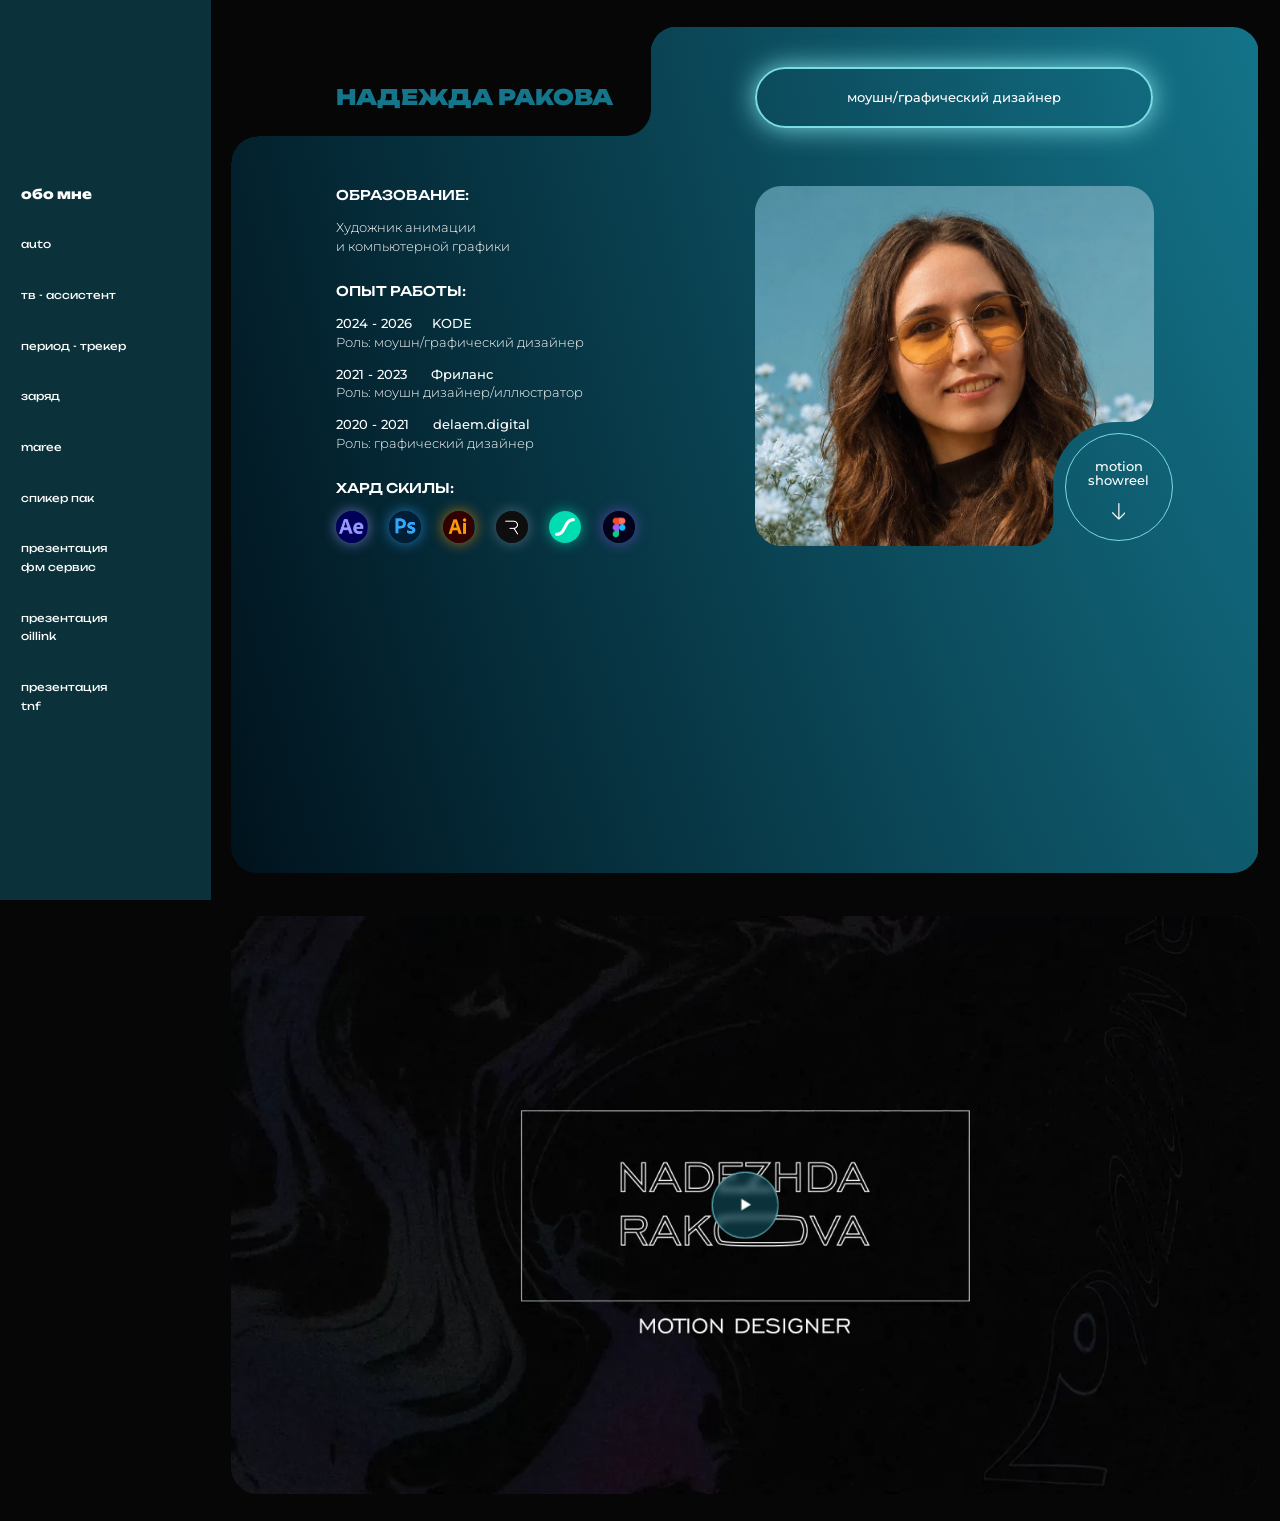
==== commit cd9898c4: "Deploy 2026-11-17 01:01" ====
--- a/index.html
+++ b/index.html
@@ -1,4 +1,4 @@
-<!DOCTYPE html><html lang="ru"><head><meta charset="UTF-8"><meta name="viewport" content="width=device-width, initial-scale=1"><title>Надежда Ракова — моушн/графический дизайнер</title><meta name="description" content="Портфолио Надежды Раковой: моушн-дизайн, графический дизайн, коммуникационный дизайн и дизайн презентаций."><link rel="icon" href="/favicon.svg" type="image/svg+xml"><link rel="icon" href="/favicon.png" sizes="180x180" type="image/png"><link rel="apple-touch-icon" href="/favicon.png"><link rel="preconnect" href="https://fonts.googleapis.com"><link rel="preconnect" href="https://fonts.gstatic.com" crossorigin><link href="https://fonts.googleapis.com/css2?family=Montserrat:wght@300;500;600&family=Unbounded:wght@400;500;800;900&display=swap" rel="stylesheet"><link rel="stylesheet" href="/styles.css?v=mwgj7mrg"><script defer src="/script.js?v=mwgj7mrg"></script><script type="module" src="/_astro/page.CQWjsXKf.js"></script></head><body><a class="skip-link" href="#main">Перейти к содержанию</a><aside class="sidebar"><span class="sidebar__logo" aria-hidden="true"><svg class="logo-mark" viewBox="0 0 58 58" width="58" height="58" fill="none" aria-hidden="true" focusable="false"><path fill="currentColor" d="M15.92 17H24.176V41H15.92V17ZM34.416 17H42.672V41H34.416V17ZM20.592 25.096H37.648V32.392H20.592V25.096Z"></path><rect x="2.5" y="2.5" width="53" height="53" rx="7.5" stroke="currentColor" stroke-width="5"></rect></svg></span><button class="sidebar__toggle" type="button" aria-expanded="false" aria-controls="nav" aria-label="Меню"><span></span><span></span><span></span></button><nav class="nav" id="nav" aria-label="Разделы портфолио"><a class="nav__item is-active" href="/" aria-current="page">обо мне</a><a class="nav__item" href="/auto">auto</a><a class="nav__item" href="/tv-assistant">тв - ассистент</a><a class="nav__item" href="/period-tracker">период - трекер</a><a class="nav__item" href="/zaryad">заряд</a><a class="nav__item" href="/maree">maree</a><a class="nav__item" href="/speaker-pack">спикер пак</a><a class="nav__item" href="/fm-service">презентация
+<!DOCTYPE html><html lang="ru"><head><meta charset="UTF-8"><meta name="viewport" content="width=device-width, initial-scale=1"><title>Надежда Ракова — моушн/графический дизайнер</title><meta name="description" content="Портфолио Надежды Раковой: моушн-дизайн, графический дизайн, коммуникационный дизайн и дизайн презентаций."><link rel="icon" href="/favicon.svg" type="image/svg+xml"><link rel="icon" href="/favicon.png" sizes="180x180" type="image/png"><link rel="apple-touch-icon" href="/favicon.png"><link rel="preload" href="/fonts/montserrat-cyrillic-wght-normal.woff2" as="font" type="font/woff2" crossorigin><link rel="preload" href="/fonts/unbounded-cyrillic-wght-normal.woff2" as="font" type="font/woff2" crossorigin><link rel="stylesheet" href="/styles.css?v=mwjovahi"><script defer src="/script.js?v=mwjovahi"></script><script type="module" src="/_astro/page.CQWjsXKf.js"></script></head><body><a class="skip-link" href="#main">Перейти к содержанию</a><aside class="sidebar"><span class="sidebar__logo" aria-hidden="true"><svg class="logo-mark" viewBox="0 0 58 58" width="58" height="58" fill="none" aria-hidden="true" focusable="false"><path fill="currentColor" d="M15.92 17H24.176V41H15.92V17ZM34.416 17H42.672V41H34.416V17ZM20.592 25.096H37.648V32.392H20.592V25.096Z"></path><rect x="2.5" y="2.5" width="53" height="53" rx="7.5" stroke="currentColor" stroke-width="5"></rect></svg></span><button class="sidebar__toggle" type="button" aria-expanded="false" aria-controls="nav" aria-label="Меню"><span></span><span></span><span></span></button><nav class="nav" id="nav" aria-label="Разделы портфолио"><a class="nav__item is-active" href="/" aria-current="page">обо мне</a><a class="nav__item" href="/auto">auto</a><a class="nav__item" href="/tv-assistant">тв - ассистент</a><a class="nav__item" href="/period-tracker">период - трекер</a><a class="nav__item" href="/zaryad">заряд</a><a class="nav__item" href="/maree">maree</a><a class="nav__item" href="/speaker-pack">спикер пак</a><a class="nav__item" href="/fm-service">презентация
 фм сервис</a><a class="nav__item" href="/oillink">презентация
 oillink</a><a class="nav__item" href="/tnf">презентация
-tnf</a></nav></aside><main class="page" id="main"><section class="section"><div class="stage stage--teal"><div class="stage__notch" aria-hidden="true"></div><div class="stage__content"><header class="stage__head"><h1 class="stage__title">Надежда Ракова</h1><p class="badge">моушн/графический дизайнер</p></header><div class="stage__body"><div class="col-text" style="--col-w:5.97rem"><div class="block" style="--block-w:2.85rem"><h2 class="label">Образование:</h2><p>Художник анимации<br>и компьютерной графики</p></div><div class="block" style="--block-w:4.09rem"><h2 class="label">Опыт работы:</h2><p><span class="strong">2024 - 2026 &nbsp;&nbsp;&nbsp;&nbsp;KODE</span><br>Роль: моушн/графический дизайнер</p><p><span class="strong">2021 - 2023 &nbsp;&nbsp;&nbsp;&nbsp;&nbsp;Фриланс</span><br>Роль: моушн дизайнер/иллюстратор</p><p><span class="strong">2020 - 2021 &nbsp;&nbsp;&nbsp;&nbsp;&nbsp;delaem.digital</span><br>Роль: графический дизайнер</p></div><div class="block"><h2 class="label">Хард скилы:</h2><ul class="skills"><li class="skill" style="--glow:rgba(153, 153, 255, 0.65)"><img class="skill__leaf skill__leaf--ae" src="/assets/about/skill-1-ae.png" alt="Adobe After Effects"></li><li class="skill" style="--glow:rgba(49, 168, 255, 0.65)"><img class="skill__leaf skill__leaf--sq" src="/assets/about/skill-2-ps.png" alt="Adobe Photoshop"></li><li class="skill" style="--glow:rgba(255, 154, 0, 0.65)"><img class="skill__leaf skill__leaf--sq" src="/assets/about/skill-3-ai.png" alt="Adobe Illustrator"></li><li class="skill" style="--glow:rgba(255, 255, 255, 0.3)"><span class="skill__leaf skill__leaf--big"><img class="skill__inner skill__inner--rive" src="/assets/about/skill-4-rive.png" alt="Rive"></span></li><li class="skill" style="--glow:rgba(0, 221, 179, 0.65)"><img class="skill__leaf" src="/assets/about/skill-5-lottie.png" alt="LottieFiles"></li><li class="skill" style="--glow:rgba(162, 89, 255, 0.5)"><span class="skill__leaf skill__leaf--big"><img class="skill__inner skill__inner--figma" src="/assets/about/skill-6-figma.png" alt="Figma"></span></li></ul></div></div><div class="col-visual" style="--col-w:7.55rem"><div class="photo"><div class="photo__frame"><img class="photo__img" src="/assets/about/photo.webp" alt="Портрет Надежды Раковой"></div><a class="photo__hint" href="#showreel"><span class="photo__hint-text">motion showreel</span><svg class="photo__hint-arrow" viewBox="0 0 23 28" fill="none" aria-hidden="true" focusable="false"><path d="M11.5 1V27M1 16.3636L11.5 27L22 16.3636" stroke="currentColor" stroke-width="2" stroke-linecap="round" stroke-linejoin="round"></path></svg></a></div></div></div></div></div><div class="row row--inset" id="showreel"><figure class="media media--embed media--panel" style="--media-w:15.41rem;--media-h:8.67rem" data-embed="https://rutube.ru/play/embed/843a018d43f7c384575f3ab04be891a2/?p=-4OaKTd-lulOLObhoPa27g" data-embed-title="шоурил Надежды Раковой"><button class="embed__cover" type="button" aria-label="Смотреть: шоурил Надежды Раковой"><img src="/assets/about/showreel.webp" alt=""><span class="embed__play" aria-hidden="true"><svg viewBox="0 0 24 24" focusable="false"><path d="M9 6.5v11l9-5.5z"></path></svg></span></button></figure></div></section></main></body></html>+tnf</a></nav></aside><main class="page" id="main"><section class="section"><div class="stage stage--teal"><div class="stage__notch" aria-hidden="true"></div><div class="stage__content"><header class="stage__head"><h1 class="stage__title">Надежда Ракова</h1><p class="badge">моушн/графический дизайнер</p></header><div class="stage__body"><div class="col-text" style="--col-w:5.97rem"><div class="block" style="--block-w:2.85rem"><h2 class="label">Образование:</h2><p>Художник анимации<br>и компьютерной графики</p></div><div class="block" style="--block-w:4.09rem"><h2 class="label">Опыт работы:</h2><p><span class="strong">2024 - 2026 &nbsp;&nbsp;&nbsp;&nbsp;KODE</span><br>Роль: моушн/графический дизайнер</p><p><span class="strong">2021 - 2023 &nbsp;&nbsp;&nbsp;&nbsp;&nbsp;Фриланс</span><br>Роль: моушн дизайнер/иллюстратор</p><p><span class="strong">2020 - 2021 &nbsp;&nbsp;&nbsp;&nbsp;&nbsp;delaem.digital</span><br>Роль: графический дизайнер</p></div><div class="block"><h2 class="label">Хард скилы:</h2><ul class="skills"><li class="skill" style="--glow:rgba(153, 153, 255, 0.65)"><img class="skill__leaf skill__leaf--ae" src="/assets/about/skill-1-ae.png" alt="Adobe After Effects"></li><li class="skill" style="--glow:rgba(49, 168, 255, 0.65)"><img class="skill__leaf skill__leaf--sq" src="/assets/about/skill-2-ps.png" alt="Adobe Photoshop"></li><li class="skill" style="--glow:rgba(255, 154, 0, 0.65)"><img class="skill__leaf skill__leaf--sq" src="/assets/about/skill-3-ai.png" alt="Adobe Illustrator"></li><li class="skill" style="--glow:rgba(255, 255, 255, 0.3)"><span class="skill__leaf skill__leaf--big"><img class="skill__inner skill__inner--rive" src="/assets/about/skill-4-rive.png" alt="Rive"></span></li><li class="skill" style="--glow:rgba(0, 221, 179, 0.65)"><img class="skill__leaf" src="/assets/about/skill-5-lottie.png" alt="LottieFiles"></li><li class="skill" style="--glow:rgba(162, 89, 255, 0.5)"><span class="skill__leaf skill__leaf--big"><img class="skill__inner skill__inner--figma" src="/assets/about/skill-6-figma.png" alt="Figma"></span></li></ul></div></div><div class="col-visual" style="--col-w:7.55rem"><div class="photo"><div class="photo__frame"><img class="photo__img" src="/assets/about/photo.webp" alt="Портрет Надежды Раковой"></div><a class="photo__hint" href="#showreel"><span class="photo__hint-text">motion showreel</span><svg class="photo__hint-arrow" viewBox="0 0 23 28" fill="none" aria-hidden="true" focusable="false"><path d="M11.5 1V27M1 16.3636L11.5 27L22 16.3636" stroke="currentColor" stroke-width="2" stroke-linecap="round" stroke-linejoin="round"></path></svg></a></div></div></div></div></div><div class="row row--inset" id="showreel"><figure class="media media--embed media--panel" style="--media-w:15.41rem;--media-h:8.67rem" data-embed="https://rutube.ru/play/embed/843a018d43f7c384575f3ab04be891a2/?p=-4OaKTd-lulOLObhoPa27g" data-embed-title="шоурил Надежды Раковой"><button class="embed__cover" type="button" aria-label="Смотреть: шоурил Надежды Раковой"><img src="/assets/about/showreel.webp" srcset="/assets/about/showreel-960w.webp 960w, /assets/about/showreel-1280w.webp 1280w, /assets/about/showreel.webp 1920w" sizes="(max-width: 1200px) 100vw, 80.26vw" alt=""><span class="embed__play" aria-hidden="true"><svg viewBox="0 0 24 24" focusable="false"><path d="M9 6.5v11l9-5.5z"></path></svg></span></button></figure></div></section></main></body></html>
--- a/styles.css
+++ b/styles.css
@@ -8,6 +8,32 @@
    Точное значение выставляет script.js (по clientWidth, без скроллбара),
    значение ниже — запасное на случай отключённого JS.
    ========================================================================= */
+
+/* Шрифты лежат на самом сайте (public/fonts, из @fontsource-variable), а не
+   на Google Fonts: таблица стилей Google блокировала отрисовку, и картинка
+   обложки начинала грузиться только после неё (~0.5 с); в России Google
+   ещё и бывает медленным. Вариативные: один файл на алфавит — все толщины.
+   Кириллица и латиница отдельно, браузер берёт только нужный файл. */
+@font-face {
+  font-family: "Montserrat"; font-style: normal; font-display: swap; font-weight: 100 900;
+  src: url("fonts/montserrat-cyrillic-wght-normal.woff2") format("woff2");
+  unicode-range: U+0301, U+0400-045F, U+0490-0491, U+04B0-04B1, U+2116;
+}
+@font-face {
+  font-family: "Montserrat"; font-style: normal; font-display: swap; font-weight: 100 900;
+  src: url("fonts/montserrat-latin-wght-normal.woff2") format("woff2");
+  unicode-range: U+0000-00FF, U+0131, U+0152-0153, U+02BB-02BC, U+02C6, U+02DA, U+02DC, U+0304, U+0308, U+0329, U+2000-206F, U+20AC, U+2122, U+2191, U+2193, U+2212, U+2215, U+FEFF, U+FFFD;
+}
+@font-face {
+  font-family: "Unbounded"; font-style: normal; font-display: swap; font-weight: 200 900;
+  src: url("fonts/unbounded-cyrillic-wght-normal.woff2") format("woff2");
+  unicode-range: U+0301, U+0400-045F, U+0490-0491, U+04B0-04B1, U+2116;
+}
+@font-face {
+  font-family: "Unbounded"; font-style: normal; font-display: swap; font-weight: 200 900;
+  src: url("fonts/unbounded-latin-wght-normal.woff2") format("woff2");
+  unicode-range: U+0000-00FF, U+0131, U+0152-0153, U+02BB-02BC, U+02C6, U+02DA, U+02DC, U+0304, U+0308, U+0329, U+2000-206F, U+20AC, U+2122, U+2191, U+2193, U+2212, U+2215, U+FEFF, U+FFFD;
+}
 
 :root {
   /* токены Figma */
@@ -576,6 +602,30 @@
 .media--video { background: transparent; }
 .media--video video { border-radius: inherit; }
 
+/* Значок «плей» в углу видеокарточки, которая на десктопе играет по наведению
+   (класс media--hover ставит script.js — на телефоне и на страницах, где ролики
+   играют сами, его нет). Без значка стоящий первый кадр не отличить от картинки.
+   Оформление как у плеера шоурила: подложка меню, обводка цветом бейджа.
+   Пока ролик играет или курсор на карточке — значок прячется. */
+.media--hover { position: relative; }
+.media--hover::after {
+  content: "";
+  position: absolute;
+  right: 0.24rem;
+  bottom: 0.24rem;
+  width: 0.56rem;
+  height: 0.56rem;
+  border: 0.02rem solid var(--accent-light);
+  border-radius: 50%;
+  background: var(--sidebar-bg) url("data:image/svg+xml,%3Csvg xmlns='http://www.w3.org/2000/svg' viewBox='0 0 24 24'%3E%3Cpath d='M9 6.5v11l9-5.5z' fill='%23fff'/%3E%3C/svg%3E") center / 50% no-repeat;
+  -webkit-backdrop-filter: blur(0.05rem);
+  backdrop-filter: blur(0.05rem);
+  pointer-events: none;
+  transition: opacity 0.25s ease;
+}
+.media--hover:hover::after,
+.media--hover.is-playing::after { opacity: 0; }
+
 /* Карточка-плеер (EmbedPlayer): обложка-кнопка, по нажатию её место занимает
    iframe видеосервиса. Оба слоя растянуты по карточке абсолютно — так они
    заполняют её и на десктопе (высота задана), и на мобилке (высота из
@@ -765,7 +815,46 @@
 /* На десктопе карточка вклеена в фоновую обложку сцены — отдельную не показываем */
 @media (min-width: 1201px) {
   .maree-visual-wrap,
-  .oillink-visual-wrap { visibility: hidden; }
+  .oillink-visual-wrap,
+  .tnf-visual-wrap,
+  .fm-visual-wrap,
+  .period-visual-wrap,
+  .auto-visual-wrap,
+  .zaryad-visual-wrap { visibility: hidden; }
+  /* «Auto»: левый край видимой части обложки уходит в темноту, как у «ТВ-ассистента».
+     Градиент поверх ролика, а не в кадре: cover режет края по-разному на разных экранах. */
+  /* на узких окнах cover режет края; планшет стоит справа (51–86% кадра),
+     55% держит его целиком в сцене и не пускает на текст (проверено на 1280) */
+  .stage:has(.auto-visual-wrap) .stage__media { background-position: 55% 50%; }
+  .stage:has(.auto-visual-wrap) .stage__media video { object-position: 55% 50%; }
+  .stage:has(.auto-visual-wrap) .stage__media::after {
+    content: '';
+    position: absolute;
+    inset: 0;
+    background: linear-gradient(to right, rgba(0, 0, 0, 0.75) 0%, rgba(0, 0, 0, 0.4) 16%, rgba(0, 0, 0, 0) 38%);
+    pointer-events: none;
+  }
+  /* «Период - трекер»: телефон с кольцом стоит у правого края обложки, слева
+     только градиент. На сценах уже 16:9 (окна 16:10) cover режет края —
+     пусть режет в основном пустую левую часть, а не кольцо. */
+  .stage:has(.period-visual-wrap) .stage__media { background-position: 80% 50%; }
+  /* «ФМ Сервис»: ноутбук крупный и почти у правого края кадра — так же режем слева */
+  .stage:has(.fm-visual-wrap) .stage__media { background-position: 75% 50%; }
+  /* «OilLink»: ноутбук у правого края, слева тёмная нефть — тоже режем слева */
+  .stage:has(.oillink-visual-wrap) .stage__media { background-position: 80% 50%; }
+  /* …и маленькая размытая «дальняя» сфера слева внизу — отдельным слоем,
+     чтобы её не срезало вместе с краем обложки (sources/period-hero/farsphere.cjs) */
+  .stage:has(.period-visual-wrap) .stage__media::after {
+    content: '';
+    position: absolute;
+    left: 6.9%;
+    top: 75.7%;
+    width: 10.3%;
+    aspect-ratio: 1;
+    translate: -50% -50%;
+    background: url('/assets/period/far-sphere.webp') center / contain no-repeat;
+    pointer-events: none;
+  }
 }
 
 /* «Auto»: фото под маской с вырезом и машина в вырезе, собранные в одну
@@ -1190,6 +1279,12 @@
   .stage__media video { position: absolute; inset: 0; }
   /* мобильный вариант фоновой картинки (Maree: фон без вшитой карточки) */
   .stage__media--alt { background-image: var(--media-mobile) !important; }
+  .stage__media--alt video { display: none; }
+  /* «Auto»: ролик фоном, как у «ТВ-ассистента», отдельного визуала нет;
+     кадр сдвинут вправо, чтобы в узкой сцене был виден планшет */
+  .auto-visual-wrap { display: none; }
+  .stage:has(.auto-visual-wrap) .stage__media { background-position: 82% 50%; }
+  .stage:has(.auto-visual-wrap) .stage__media video { object-position: 82% 50%; }
 
   /* единая высота визуала; фото на «обо мне» живёт по своим правилам —
      у него маска и собственные пропорции, поэтому оно сюда не включено */
